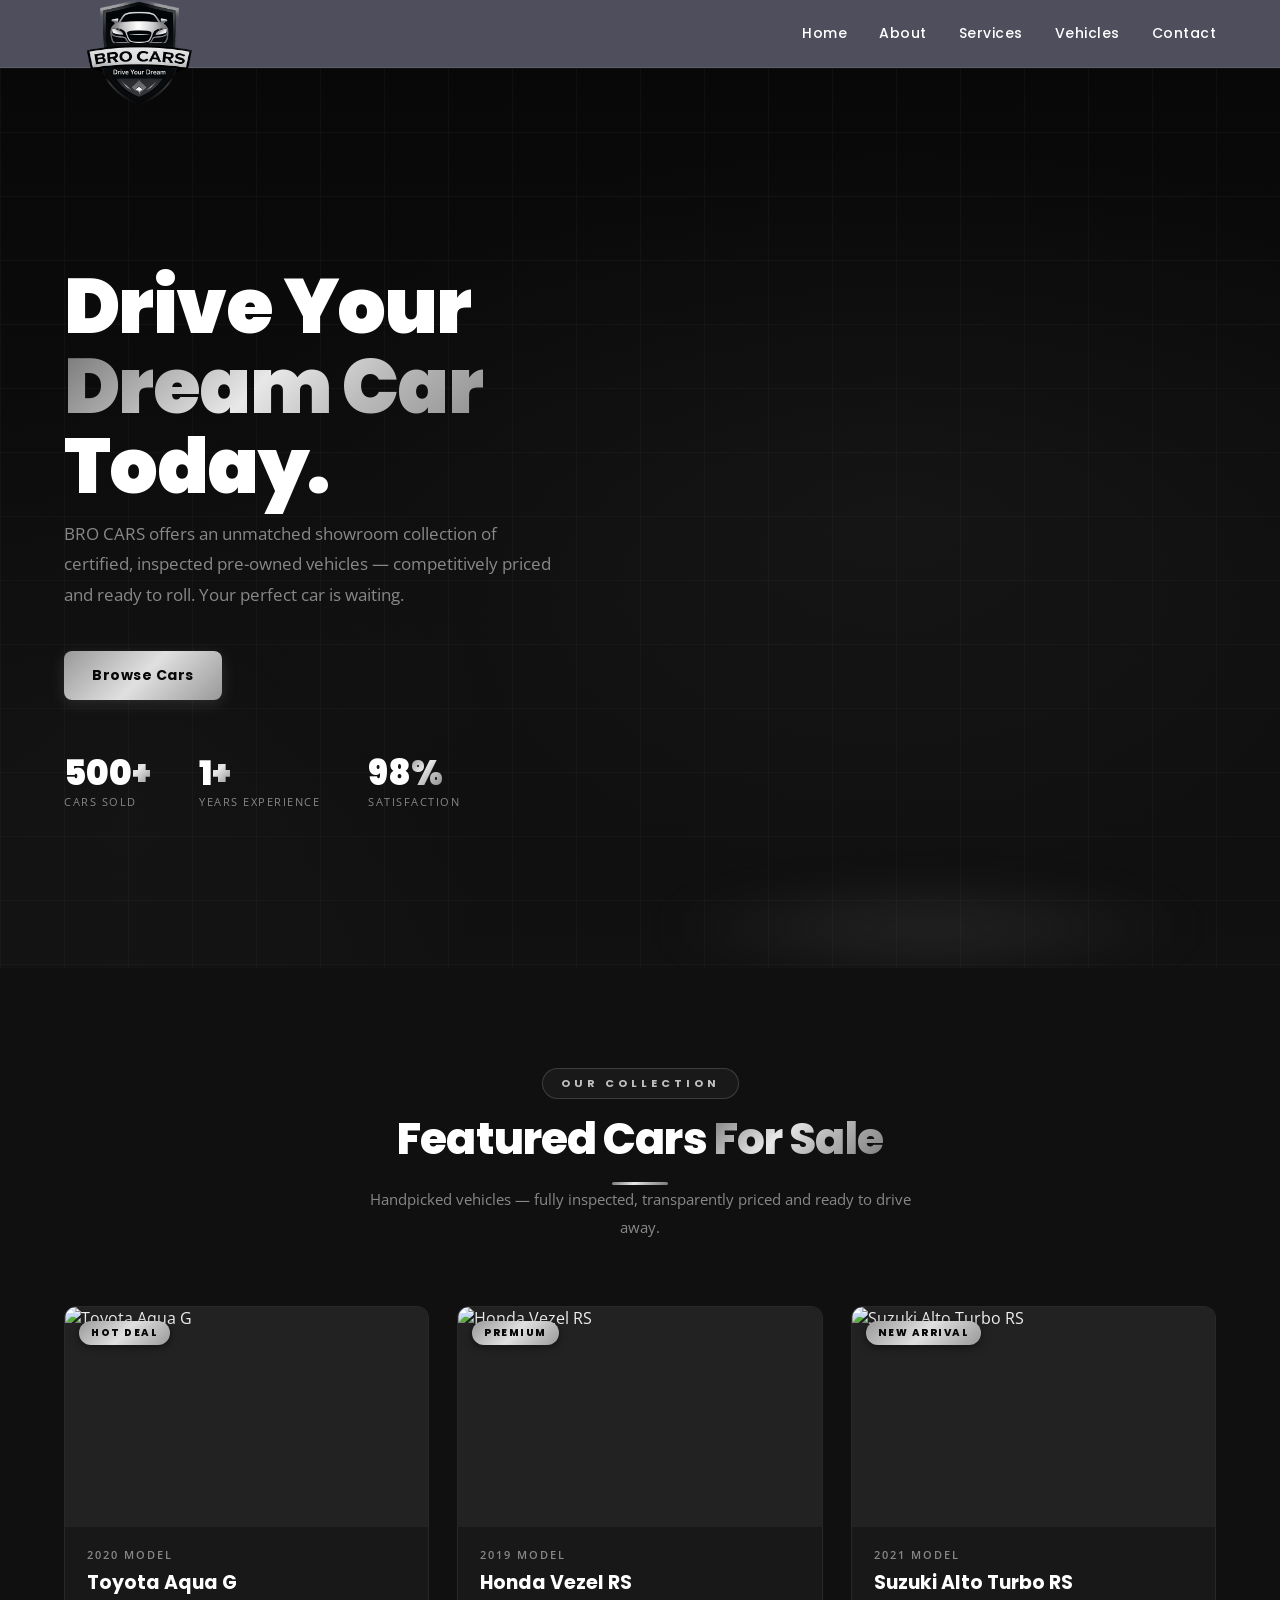
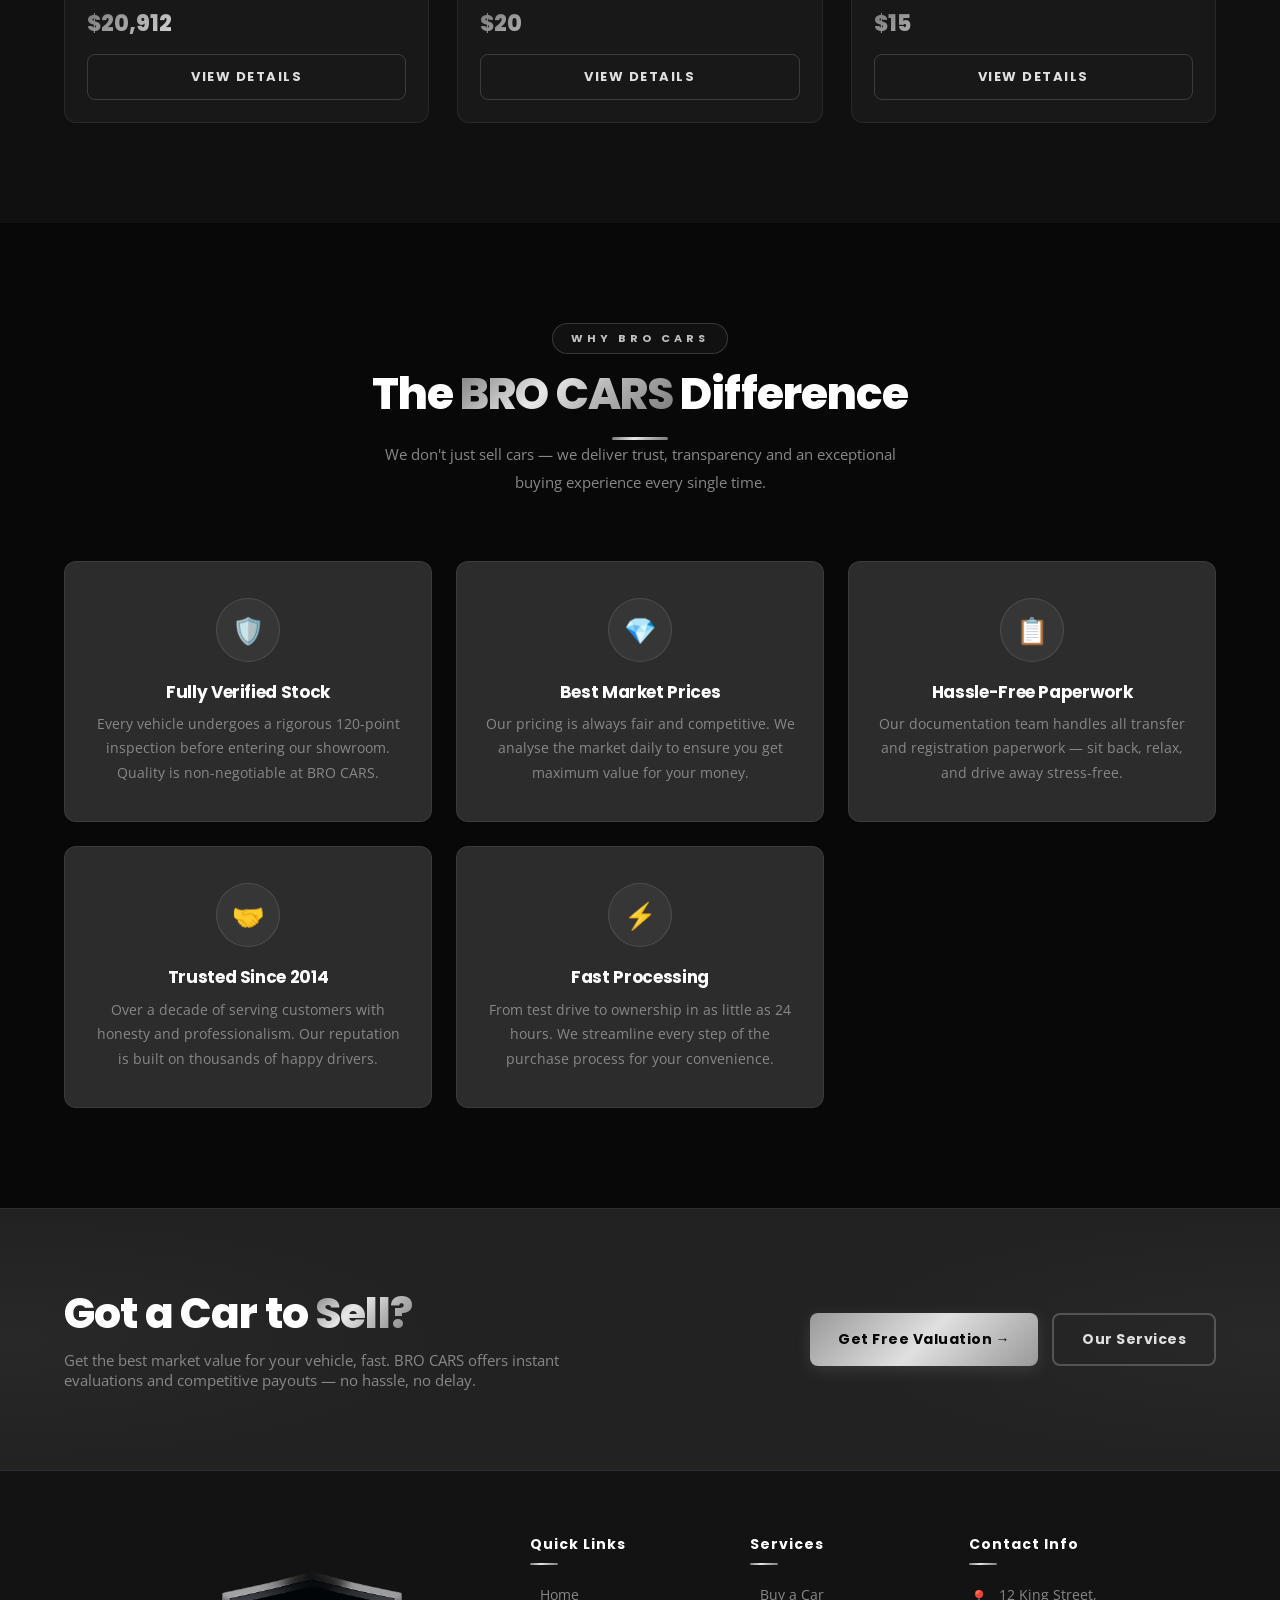
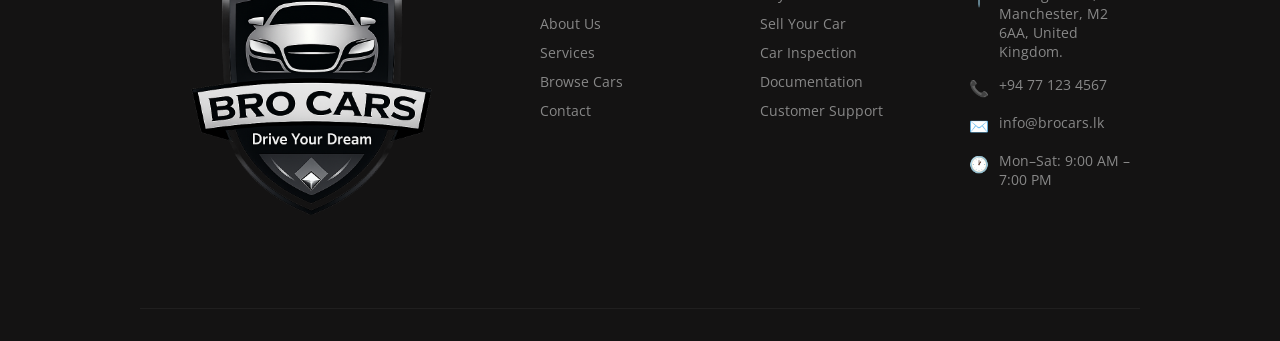
==== index.html @ aa82175e "Add files via upload" ====
<!DOCTYPE html>
<html lang="en">
<head>
  <meta charset="UTF-8"/>
  <meta name="viewport" content="width=device-width, initial-scale=1.0"/>
  <title>BRO CARS — Drive Your Dream | Premium Car Dealership</title>
  <meta name="description" content="BRO CARS — UK's trusted premium pre-owned car dealership. Buy, sell and trade quality vehicles with full inspection and documentation support."/>
 
   <link rel="stylesheet" href="style.css"/>

</head>
<body>

<!-- ===== FIXED NAVBAR ===== -->
<nav class="navbar" id="navbar">
  <a href="index.html" class="nav-logo">
    <div class="logo-img-wrap">
      <img src="logo1.png" alt="Bro Cars UK Car Sales Logo" style="height: 150px; width: auto; margin-top: 32%;">
    </div>
  </a>
  <div class="nav-links">
    <a href="index.html">Home</a>
    <a href="about.html">About</a>
    <a href="services.html">Services</a>
    <a href="vehicles.html">Vehicles</a>
    <a href="contact.html">Contact</a>
  </div>
  <button class="hamburger" id="hamburger" aria-label="Toggle menu">
    <span></span><span></span><span></span>
  </button>
</nav>

<!-- Mobile Navigation -->
<div class="mobile-nav" id="mobileNav">
  <a href="index.html">Home</a>
  <a href="about.html">About Us</a>
  <a href="services.html">Services</a>
  <a href="vehicles.html">Vehicles</a>
  <a href="contact.html">Contact</a>
</div>

<!-- ===== HERO SECTION ===== -->
<section class="hero" id="home">
  <div class="hero-bg"></div>
  <div class="hero-grid-overlay"></div>
  <div class="hero-content">
    <h1 class="hero-title">
      Drive Your
      <span class="line-chrome">Dream Car</span>
      Today.
    </h1>
    <p class="hero-subtitle">
      BRO CARS offers an unmatched showroom collection of certified, inspected pre-owned vehicles — competitively priced and ready to roll. Your perfect car is waiting.
    </p>
    <div class="hero-btns">
      <a href="vehicles.html" class="btn btn-primary">Browse Cars</a>
   </div>
    <div class="hero-stats">
      <div class="stat-item">
        <div class="stat-num">500<span>+</span></div>
        <div class="stat-label">Cars Sold</div>
      </div>
      <div class="stat-item">
        <div class="stat-num">1<span>+</span></div>
        <div class="stat-label">Years Experience</div>
      </div>
      <div class="stat-item">
        <div class="stat-num">98<span>%</span></div>
        <div class="stat-label">Satisfaction</div>
      </div>
    </div>
  </div>
  <div class="hero-car-visual">
    <img
      src="image\WhatsApp Image 2026-03-05 at 9.53.08 AM.jpeg"
      alt="Premium Car Showroom"
      onerror="this.style.display='none'"/>
    <div class="hero-glow"></div>
  </div>
</section>

<!-- ===== FEATURED CARS ===== -->
<section class="cars-section" id="cars">
  <div class="section-header">
    <span class="section-label">Our Collection</span>
    <h2 class="section-title">Featured Cars <span>For Sale</span></h2>
    <div class="divider"></div>
    <p class="section-desc">Handpicked vehicles — fully inspected, transparently priced and ready to drive away.</p>
  </div>
  <div class="cars-grid" id="carsGrid">
    <!-- Toyota Aqua -->
    <div class="car-card animate-up">
      <div class="car-card-img">
        <img src="image\WhatsApp Image 2026-03-05 at 9.53.08 AM.jpeg" alt="Toyota Aqua G" loading="lazy">
        <span class="car-badge">Hot Deal</span>
      </div>
      <div class="car-info">
        <div class="car-year-tag">2020 Model</div>
        <div class="car-name">Toyota Aqua G</div>
        <div class="car-price">$20,912</div>
        
        <a href="vehicles.html" class="car-card-btn">View Details</a>
      </div>
    </div>
    <!-- Honda Vezel RS -->
    <div class="car-card animate-up">
      <div class="car-card-img">
        <img src="https://images.unsplash.com/photo-1606664515524-ed2f786a0bd6?w=600&q=75" alt="Honda Vezel RS" loading="lazy">
        <span class="car-badge">Premium</span>
      </div>
      <div class="car-info">
        <div class="car-year-tag">2019 Model</div>
        <div class="car-name">Honda Vezel RS</div>
        <div class="car-price">$20</div>
        
        <a href="vehicles.html" class="car-card-btn">View Details</a>
      </div>
    </div>
    <!-- Suzuki Alto Turbo RS -->
    <div class="car-card animate-up">
      <div class="car-card-img">
        <img src="https://images.unsplash.com/photo-1503376780353-7e6692767b70?w=600&q=75" alt="Suzuki Alto Turbo RS" loading="lazy">
        <span class="car-badge">New Arrival</span>
      </div>
      <div class="car-info">
        <div class="car-year-tag">2021 Model</div>
        <div class="car-name">Suzuki Alto Turbo RS</div>
        <div class="car-price">$15</div>
       
        <a href="vehicles.html" class="car-card-btn">View Details</a>
      </div>
    </div>
  </div>
</section>

<!-- ===== WHY CHOOSE US ===== -->
<section class="why-section">
  <div class="section-header">
    <span class="section-label">Why BRO CARS</span>
    <h2 class="section-title">The <span>BRO CARS</span> Difference</h2>
    <div class="divider"></div>
    <p class="section-desc">We don't just sell cars — we deliver trust, transparency and an exceptional buying experience every single time.</p>
  </div>
  <div class="why-grid container">
    <div class="why-card animate-up">
      <div class="why-icon">🛡️</div>
      <h3 class="why-title">Fully Verified Stock</h3>
      <p class="why-desc">Every vehicle undergoes a rigorous 120-point inspection before entering our showroom. Quality is non-negotiable at BRO CARS.</p>
    </div>
    <div class="why-card animate-up">
      <div class="why-icon">💎</div>
      <h3 class="why-title">Best Market Prices</h3>
      <p class="why-desc">Our pricing is always fair and competitive. We analyse the market daily to ensure you get maximum value for your money.</p>
    </div>
    <div class="why-card animate-up">
      <div class="why-icon">📋</div>
      <h3 class="why-title">Hassle-Free Paperwork</h3>
      <p class="why-desc">Our documentation team handles all transfer and registration paperwork — sit back, relax, and drive away stress-free.</p>
    </div>
    <div class="why-card animate-up">
      <div class="why-icon">🤝</div>
      <h3 class="why-title">Trusted Since 2014</h3>
      <p class="why-desc">Over a decade of serving customers with honesty and professionalism. Our reputation is built on thousands of happy drivers.</p>
    </div>
    <div class="why-card animate-up">
      <div class="why-icon">⚡</div>
      <h3 class="why-title">Fast Processing</h3>
      <p class="why-desc">From test drive to ownership in as little as 24 hours. We streamline every step of the purchase process for your convenience.</p>
    </div>
    <div class="why-card animate-up">
      <div class="why-icon">🔧</div>
      <h3 class="why-title">After-Sale Support</h3>
      <p class="why-desc">Our relationship doesn't end at the sale. BRO CARS provides ongoing support and guidance long after you drive off our lot.</p>
    </div>
  </div>
</section>

<!-- ===== CTA BANNER ===== -->
<section class="cta-banner">
  <div class="cta-inner">
    <div class="cta-text">
      <h2>Got a Car to <span>Sell?</span></h2>
      <p>Get the best market value for your vehicle, fast. BRO CARS offers instant evaluations and competitive payouts — no hassle, no delay.</p>
    </div>
    <div class="cta-actions">
      <a href="contact.html" class="btn btn-primary">Get Free Valuation →</a>
      <a href="services.html" class="btn btn-outline">Our Services</a>
    </div>
  </div>
</section>

<!-- ===== FOOTER ===== -->
<footer class="footer">
  <div class="footer-grid">
    <!-- Brand Column -->
    <div class="footer-brand">
      <a href="index.html" class="nav-logo">
        <div class="logo-img-wrap">
          <img src="logo1.png" alt="BRO CARS"/>
        </div>
      </a>
    </div>

    <!-- Quick Links -->
    <div class="footer-col">
      <h4>Quick Links</h4>
      <div class="footer-links">
        <a href="index.html">Home</a>
        <a href="about.html">About Us</a>
        <a href="services.html">Services</a>
        <a href="vehicles.html">Browse Cars</a>
        <a href="contact.html">Contact</a>
      </div>
    </div>

    <!-- Services -->
    <div class="footer-col">
      <h4>Services</h4>
      <div class="footer-links">
        <a href="services.html">Buy a Car</a>
        <a href="services.html">Sell Your Car</a>
        <a href="services.html">Car Inspection</a>
        <a href="services.html">Documentation</a>
        <a href="services.html">Customer Support</a>
      </div>
    </div>

    <!-- Contact Info -->
    <div class="footer-col">
      <h4>Contact Info</h4>
      <div class="footer-contact-item">
        <span>📍</span>
        <span>12 King Street, Manchester, M2 6AA, United Kingdom.</span>
      </div>
      <div class="footer-contact-item">
        <span>📞</span>
        <span>+94 77 123 4567</span>
      </div>
      <div class="footer-contact-item">
        <span>✉️</span>
        <span>info@brocars.lk</span>
      </div>
      <div class="footer-contact-item">
        <span>🕐</span>
        <span>Mon–Sat: 9:00 AM – 7:00 PM</span>
      </div>
    </div>
  </div>
</footer>

<!-- Minimal JavaScript only for mobile menu & scroll animations (no modal/car generation) -->
<script>
  (function() {
    // Navbar scroll effect
    const navbar = document.querySelector('.navbar');
    if (navbar) {
      window.addEventListener('scroll', () => navbar.classList.toggle('scrolled', window.scrollY > 50));
    }

    // Mobile menu toggle
    const hamburger = document.getElementById('hamburger');
    const mobileNav = document.getElementById('mobileNav');
    if (hamburger && mobileNav) {
      hamburger.addEventListener('click', () => {
        hamburger.classList.toggle('open');
        mobileNav.classList.toggle('open');
      });
    }

    // Scroll animations (Intersection Observer)
    const observer = new IntersectionObserver((entries) => {
      entries.forEach((e, i) => {
        if (e.isIntersecting) setTimeout(() => e.target.classList.add('visible'), i * 80);
      });
    }, { threshold: 0.1 });
    document.querySelectorAll('.animate-up').forEach(el => observer.observe(el));
  })();
</script>
</body>
</html>
---- style.css ----
/* =========================================
       BRO CARS — Chrome Silver & Black Theme
       ========================================= */
    @import url('https://fonts.googleapis.com/css2?family=Poppins:wght@300;400;500;600;700;800;900&family=Open+Sans:wght@300;400;500;600&display=swap');

    :root {
      --black: #080808;
      --dark: #101010;
      --dark-2: #181818;
      --dark-3: #222222;
      --dark-4: #2c2c2c;
      --chrome: #c0c0c0;
      --chrome-bright: #e0e0e0;
      --chrome-dark: #888888;
      --chrome-mid: #aaaaaa;
      --white: #f0f0f0;
      --white-pure: #ffffff;
      --gradient-chrome: linear-gradient(135deg, #777 0%, #e8e8e8 40%, #bbb 60%, #777 100%);
      --gradient-chrome-btn: linear-gradient(135deg, #999 0%, #e0e0e0 50%, #999 100%);
      --shadow-card: 0 8px 32px rgba(0, 0, 0, 0.7);
      --shadow-hover: 0 20px 56px rgba(0, 0, 0, 0.85);
      --border-subtle: 1px solid rgba(255, 255, 255, 0.07);
      --border-chrome: 1px solid rgba(192, 192, 192, 0.25);
      --radius: 12px;
      --transition: all 0.3s cubic-bezier(0.4, 0, 0.2, 1);
    }

    *,
    *::before,
    *::after {
      box-sizing: border-box;
      margin: 0;
      padding: 0;
    }

    html {
      scroll-behavior: smooth;
    }

    body {
      font-family: 'Open Sans', sans-serif;
      background: var(--black);
      color: var(--white);
      min-height: 100vh;
      padding-top: 68px; /* Space for fixed navbar */
    }

    h1,
    h2,
    h3,
    h4,
    h5,
    h6 {
      font-family: 'Poppins', sans-serif;
      line-height: 1.2;
      letter-spacing: -0.02em;
    }

    a {
      text-decoration: none;
      color: inherit;
    }

    img {
      max-width: 100%;
      display: block;
    }

    ul {
      list-style: none;
    }

    /* Scrollbar */
    ::-webkit-scrollbar {
      width: 5px;
    }

    ::-webkit-scrollbar-track {
      background: var(--black);
    }

    ::-webkit-scrollbar-thumb {
      background: var(--chrome-dark);
      border-radius: 3px;
    }

    ::-webkit-scrollbar-thumb:hover {
      background: var(--chrome);
    }

    /* ============================== NAVBAR ============================== */
    .navbar {
      position: fixed;
      top: 0;
      left: 0;
      right: 0;
      z-index: 1000;
      padding: 0 5%;
      display: flex;
      align-items: center;
      justify-content: space-between;
      height: 68px;
      background: #4e4e5d;
      border-bottom: 1px solid rgba(192, 192, 192, 0.12);
      transition: var(--transition);
    }

    .navbar.scrolled {
      height: 56px;
      background: #4e4e5d;
      box-shadow: 0 4px 32px rgba(0, 0, 0, 0.7);
      border-bottom-color: rgba(7, 7, 7, 0.2);
    }

    .nav-logo {
      display: flex;
      align-items: center;
      gap: 10px;
      text-decoration: none;
    }

    .logo-img-wrap img {
      width: 100%;
      height: 100%;
      object-fit: contain;
    }

    .logo-brand {
      font-family: 'Poppins', sans-serif;
      font-weight: 900;
      font-size: 18px;
      background: var(--gradient-chrome);
      -webkit-background-clip: text;
      -webkit-text-fill-color: transparent;
      background-clip: text;
      letter-spacing: 3px;
    }

    .nav-links {
      display: flex;
      align-items: center;
      gap: 32px;
    }

    .nav-links a {
      font-family: 'Poppins', sans-serif;
      font-weight: 500;
      font-size: 14px;
      color: white;
      letter-spacing: 0.5px;
      position: relative;
      transition: var(--transition);
    }

    .nav-links a::after {
      content: '';
      position: absolute;
      bottom: -4px;
      left: 0;
      width: 0;
      height: 2px;
      background: var(--chrome-bright);
      transition: var(--transition);
    }

    .nav-links a:hover,
    .nav-links a.active {
      color: var(--white-pure);
    }

    .nav-links a:hover::after,
    .nav-links a.active::after {
      width: 100%;
    }

    .nav-cta {
      background: var(--gradient-chrome-btn) !important;
      color: var(--black) !important;
      font-weight: 700 !important;
      padding: 9px 20px;
      border-radius: 6px;
      letter-spacing: 1.5px !important;
      text-transform: uppercase;
      font-size: 11px !important;
      transition: var(--transition);
    }

    .nav-cta::after {
      display: none !important;
    }

    .nav-cta:hover {
      transform: translateY(-2px);
      box-shadow: 0 8px 24px rgba(0, 0, 0, 0.3);
      filter: brightness(1.1);
    }

    /* Hamburger */
    .hamburger {
      display: none;
      flex-direction: column;
      gap: 5px;
      cursor: pointer;
      padding: 4px;
      background: none;
      border: none;
    }

    .hamburger span {
      display: block;
      width: 24px;
      height: 2px;
      background: var(--chrome);
      border-radius: 2px;
      transition: var(--transition);
    }

    .hamburger.open span:nth-child(1) {
      transform: translateY(7px) rotate(45deg);
    }

    .hamburger.open span:nth-child(2) {
      opacity: 0;
    }

    .hamburger.open span:nth-child(3) {
      transform: translateY(-7px) rotate(-45deg);
    }

    /* Mobile nav */
    .mobile-nav {
      display: none;
      position: fixed;
      top: 68px;
      left: 0;
      right: 0;
      background: rgba(8, 8, 8, 0.98);
      backdrop-filter: blur(20px);
      padding: 20px 5% 28px;
      border-bottom: 1px solid rgba(192, 192, 192, 0.15);
      z-index: 999;
      flex-direction: column;
      transform: translateY(-10px);
      opacity: 0;
      transition: var(--transition);
    }

    .mobile-nav.open {
      display: flex;
      transform: translateY(0);
      opacity: 1;
    }

    .mobile-nav a {
      display: block;
      padding: 14px 0;
      font-family: 'Poppins', sans-serif;
      font-weight: 500;
      font-size: 15px;
      color: var(--chrome-mid);
      border-bottom: 1px solid rgba(255, 255, 255, 0.05);
      transition: var(--transition);
    }

    .mobile-nav a:hover {
      color: var(--white-pure);
      padding-left: 8px;
    }

    .mobile-nav .nav-cta {
      margin-top: 16px;
      text-align: center;
      padding: 14px;
      border-radius: 8px;
      border-bottom: none;
    }

    /* ============================== UTILITIES ============================== */
    .section {
      padding: 100px 5%;
    }

    .section-sm {
      padding: 70px 5%;
    }

    .container {
      max-width: 1200px;
      margin: 0 auto;
    }

    .section-header {
      text-align: center;
      margin-bottom: 64px;
    }

    .section-label {
      display: inline-block;
      font-size: 11px;
      font-weight: 700;
      letter-spacing: 4px;
      text-transform: uppercase;
      color: var(--chrome);
      font-family: 'Poppins', sans-serif;
      margin-bottom: 14px;
      padding: 6px 18px;
      border: 1px solid rgba(192, 192, 192, 0.22);
      border-radius: 20px;
      background: rgba(192, 192, 192, 0.05);
    }

    .section-title {
      font-size: clamp(28px, 4vw, 44px);
      font-weight: 800;
      color: var(--white-pure);
      margin-bottom: 16px;
    }

    .section-title span {
      background: var(--gradient-chrome);
      -webkit-background-clip: text;
      -webkit-text-fill-color: transparent;
      background-clip: text;
    }

    .section-desc {
      font-size: 15px;
      color: var(--chrome-dark);
      max-width: 560px;
      margin: 0 auto;
      line-height: 1.9;
    }

    .divider {
      width: 56px;
      height: 3px;
      background: var(--gradient-chrome);
      margin: 16px auto 0;
      border-radius: 2px;
    }

    .btn {
      display: inline-flex;
      align-items: center;
      gap: 8px;
      padding: 14px 28px;
      font-family: 'Poppins', sans-serif;
      font-weight: 700;
      font-size: 14px;
      letter-spacing: 0.5px;
      border-radius: 8px;
      cursor: pointer;
      border: none;
      transition: var(--transition);
      text-decoration: none;
    }

    .btn-primary {
      background: var(--gradient-chrome-btn);
      color: var(--black);
      box-shadow: 0 4px 16px rgba(192, 192, 192, 0.15);
    }

    .btn-primary:hover {
      transform: translateY(-3px);
      box-shadow: 0 12px 32px rgba(192, 192, 192, 0.3);
      filter: brightness(1.08);
    }

    .btn-outline {
      background: transparent;
      color: var(--chrome-bright);
      border: 2px solid rgba(192, 192, 192, 0.3);
    }

    .btn-outline:hover {
      border-color: var(--chrome-bright);
      color: var(--white-pure);
      background: rgba(192, 192, 192, 0.06);
      transform: translateY(-3px);
    }

    .btn-ghost {
      background: rgba(255, 255, 255, 0.05);
      color: var(--white-pure);
      border: 1px solid rgba(255, 255, 255, 0.1);
    }

    .btn-ghost:hover {
      background: rgba(192, 192, 192, 0.1);
      border-color: var(--chrome);
      color: var(--chrome-bright);
    }

    /* ============================== HERO ============================== */
    .hero {
      min-height: 100vh;
      position: relative;
      display: flex;
      align-items: center;
      padding: 120px 5% 80px;
      overflow: hidden;
      background: var(--black);
    }

    .hero-bg {
      position: absolute;
      inset: 0;
      background: radial-gradient(ellipse 80% 60% at 70% 50%, rgba(160, 160, 160, 0.06) 0%, transparent 70%),
        radial-gradient(ellipse 50% 80% at 10% 80%, rgba(160, 160, 160, 0.03) 0%, transparent 60%),
        linear-gradient(180deg, #080808 0%, #111 100%);
      z-index: 0;
    }

    .hero-grid-overlay {
      position: absolute;
      inset: 0;
      background-image: linear-gradient(rgba(192, 192, 192, 0.04) 1px, transparent 1px),
        linear-gradient(90deg, rgba(192, 192, 192, 0.04) 1px, transparent 1px);
      background-size: 64px 64px;
      z-index: 0;
    }

    .hero-content {
      position: relative;
      z-index: 2;
      max-width: 640px;
    }

    .hero-badge {
      display: inline-flex;
      align-items: center;
      gap: 8px;
      background: rgba(192, 192, 192, 0.07);
      border: 1px solid rgba(192, 192, 192, 0.22);
      border-radius: 30px;
      padding: 8px 18px;
      font-size: 12px;
      font-family: 'Poppins', sans-serif;
      font-weight: 600;
      letter-spacing: 2px;
      text-transform: uppercase;
      color: var(--chrome-bright);
      margin-bottom: 28px;
    }

    .hero-badge-dot {
      width: 6px;
      height: 6px;
      background: var(--chrome-bright);
      border-radius: 50%;
      animation: pulse 2s infinite;
    }

    @keyframes pulse {
      0%,
      100% {
        opacity: 1;
        transform: scale(1);
      }
      50% {
        opacity: 0.4;
        transform: scale(1.5);
      }
    }

    .hero-title {
      font-size: clamp(40px, 6vw, 76px);
      font-weight: 900;
      color: var(--white-pure);
      line-height: 1.05;
      margin-bottom: 12px;
    }

    .hero-title .line-chrome {
      display: block;
      background: var(--gradient-chrome);
      -webkit-background-clip: text;
      -webkit-text-fill-color: transparent;
      background-clip: text;
    }

    .hero-subtitle {
      font-size: clamp(14px, 2vw, 17px);
      color: var(--chrome-dark);
      margin-bottom: 40px;
      line-height: 1.8;
      max-width: 500px;
    }

    .hero-btns {
      display: flex;
      gap: 16px;
      flex-wrap: wrap;
      margin-bottom: 56px;
    }

    .hero-stats {
      display: flex;
      gap: 48px;
      flex-wrap: wrap;
    }

    .stat-num {
      font-family: 'Poppins', sans-serif;
      font-size: 34px;
      font-weight: 900;
      color: var(--white-pure);
      line-height: 1;
    }

    .stat-num span {
      background: var(--gradient-chrome);
      -webkit-background-clip: text;
      -webkit-text-fill-color: transparent;
      background-clip: text;
    }

    .stat-label {
      font-size: 11px;
      color: var(--chrome-dark);
      letter-spacing: 1.5px;
      text-transform: uppercase;
      margin-top: 4px;
    }

    .hero-car-visual {
      position: absolute;
      right: 0;
      bottom: 0;
      width: 55%;
      z-index: 1;
    }

    .hero-car-visual img {
      width: 100%;
      height: 520px;
      object-fit: cover;
      object-position: center;
      filter: brightness(0.75) contrast(1.1);
      mask-image: linear-gradient(to left, rgba(0, 0, 0, 0.95) 40%, transparent 100%);
      -webkit-mask-image: linear-gradient(to left, rgba(0, 0, 0, 0.95) 40%, transparent 100%);
    }

    .hero-glow {
      position: absolute;
      bottom: 0;
      left: 50%;
      transform: translateX(-50%);
      width: 80%;
      height: 80px;
      background: radial-gradient(ellipse, rgba(192, 192, 192, 0.15) 0%, transparent 70%);
      filter: blur(24px);
    }

    .scroll-indicator {
      position: absolute;
      bottom: 32px;
      left: 50%;
      transform: translateX(-50%);
      display: flex;
      flex-direction: column;
      align-items: center;
      gap: 8px;
      z-index: 2;
    }

    .scroll-mouse {
      width: 24px;
      height: 38px;
      border: 2px solid rgba(192, 192, 192, 0.22);
      border-radius: 12px;
      display: flex;
      justify-content: center;
      padding-top: 6px;
    }

    .scroll-dot {
      width: 4px;
      height: 8px;
      background: var(--chrome);
      border-radius: 2px;
      animation: scrollDot 2s infinite;
    }

    @keyframes scrollDot {
      0% {
        transform: translateY(0);
        opacity: 1;
      }
      100% {
        transform: translateY(12px);
        opacity: 0;
      }
    }

    .scroll-text {
      font-size: 10px;
      letter-spacing: 3px;
      color: var(--chrome-dark);
      text-transform: uppercase;
    }

    /* ============================== CARS SECTION ============================== */
    .cars-section {
      background: var(--dark);
      padding: 100px 5%;
    }

    .cars-grid {
      display: grid;
      grid-template-columns: repeat(auto-fill, minmax(340px, 1fr));
      gap: 28px;
      max-width: 1200px;
      margin: 0 auto;
    }

    .car-card {
      background: var(--dark-2);
      border-radius: var(--radius);
      overflow: hidden;
      border: var(--border-subtle);
      transition: var(--transition);
      position: relative;
    }

    .car-card:hover {
      transform: translateY(-8px);
      box-shadow: var(--shadow-hover);
      border-color: rgba(192, 192, 192, 0.18);
    }

    .car-card-img {
      position: relative;
      height: 220px;
      overflow: hidden;
      background: var(--dark-3);
    }

    .car-card-img img {
      width: 100%;
      height: 100%;
      object-fit: cover;
      transition: transform 0.5s ease;
    }

    .car-card:hover .car-card-img img {
      transform: scale(1.06);
    }

    .car-card-img-fallback {
      width: 100%;
      height: 100%;
      display: flex;
      align-items: center;
      justify-content: center;
      background: linear-gradient(135deg, var(--dark-3), var(--dark-4));
      font-size: 72px;
    }

    .car-badge {
      position: absolute;
      top: 14px;
      left: 14px;
      background: var(--gradient-chrome-btn);
      color: var(--black);
      font-family: 'Poppins', sans-serif;
      font-weight: 800;
      font-size: 10px;
      letter-spacing: 1.5px;
      text-transform: uppercase;
      padding: 4px 12px;
      border-radius: 20px;
      box-shadow: 0 2px 8px rgba(0, 0, 0, 0.5);
    }

    .car-info {
      padding: 20px 22px 22px;
    }

    .car-year-tag {
      font-size: 11px;
      color: var(--chrome-dark);
      font-weight: 600;
      letter-spacing: 2px;
      text-transform: uppercase;
      margin-bottom: 6px;
    }

    .car-name {
      font-family: 'Poppins', sans-serif;
      font-size: 19px;
      font-weight: 700;
      color: var(--white-pure);
      margin-bottom: 10px;
    }

    .car-price {
      font-family: 'Poppins', sans-serif;
      font-size: 22px;
      font-weight: 800;
      background: var(--gradient-chrome);
      -webkit-background-clip: text;
      -webkit-text-fill-color: transparent;
      background-clip: text;
      margin-bottom: 14px;
    }

    .car-specs {
      display: flex;
      gap: 8px;
      flex-wrap: wrap;
      margin-bottom: 18px;
    }

    .spec-tag {
      display: flex;
      align-items: center;
      gap: 5px;
      padding: 5px 12px;
      background: rgba(255, 255, 255, 0.04);
      border: 1px solid rgba(192, 192, 192, 0.1);
      border-radius: 20px;
      font-size: 11px;
      color: var(--chrome-mid);
      font-weight: 500;
    }

    .car-card-btn {
      display: inline-block;
      width: 100%;
      padding: 12px;
      background: transparent;
      border: 1px solid rgba(192, 192, 192, 0.22);
      color: var(--chrome-bright);
      font-family: 'Poppins', sans-serif;
      font-weight: 700;
      font-size: 13px;
      letter-spacing: 1.5px;
      text-transform: uppercase;
      border-radius: 8px;
      cursor: pointer;
      transition: var(--transition);
      text-align: center;
      text-decoration: none;
    }

    .car-card-btn:hover {
      background: var(--gradient-chrome-btn);
      color: var(--black);
      border-color: transparent;
      transform: translateY(-1px);
      box-shadow: 0 8px 20px rgba(192, 192, 192, 0.2);
    }

    /* ============================== WHY CHOOSE US ============================== */
    .why-section {
      background: var(--black);
      padding: 100px 5%;
    }

    .why-grid {
      display: grid;
      grid-template-columns: repeat(3, 1fr);
      gap: 24px;
      max-width: 1200px;
      margin: 0 auto;
    }

    .why-card {
      background: var(--dark-4);
      border: var(--border-subtle);
      border-radius: var(--radius);
      padding: 36px 28px;
      text-align: center;
      transition: var(--transition);
      position: relative;
      overflow: hidden;
    }

    .why-card::before {
      content: '';
      position: absolute;
      bottom: 0;
      left: 0;
      width: 100%;
      height: 2px;
      background: var(--gradient-chrome);
      transform: scaleX(0);
      transition: var(--transition);
    }

    .why-card:hover {
      transform: translateY(-6px);
      border-color: rgba(192, 192, 192, 0.15);
      box-shadow: var(--shadow-card);
    }

    .why-card:hover::before {
      transform: scaleX(1);
    }

    .why-icon {
      width: 64px;
      height: 64px;
      background: rgba(192, 192, 192, 0.07);
      border: 1px solid rgba(192, 192, 192, 0.16);
      border-radius: 50%;
      display: flex;
      align-items: center;
      justify-content: center;
      margin: 0 auto 20px;
      font-size: 26px;
      transition: var(--transition);
    }

    .why-card:hover .why-icon {
      background: rgba(192, 192, 192, 0.14);
      transform: scale(1.1);
    }

    .why-title {
      font-family: 'Poppins', sans-serif;
      font-size: 17px;
      font-weight: 700;
      color: var(--white-pure);
      margin-bottom: 10px;
    }

    .why-desc {
      font-size: 14px;
      color: var(--chrome-dark);
      line-height: 1.75;
    }

    /* ============================== CTA BANNER ============================== */
    .cta-banner {
      background: var(--dark-3);
      border-top: 1px solid rgba(192, 192, 192, 0.08);
      border-bottom: 1px solid rgba(192, 192, 192, 0.08);
      padding: 80px 5%;
      position: relative;
      overflow: hidden;
    }

    .cta-banner::before {
      content: '';
      position: absolute;
      inset: 0;
      background: radial-gradient(ellipse 60% 80% at 0% 50%, rgba(192, 192, 192, 0.04) 0%, transparent 60%),
        radial-gradient(ellipse 60% 80% at 100% 50%, rgba(192, 192, 192, 0.04) 0%, transparent 60%);
    }

    .cta-inner {
      max-width: 1200px;
      margin: 0 auto;
      display: flex;
      align-items: center;
      justify-content: space-between;
      gap: 48px;
      position: relative;
      z-index: 1;
      flex-wrap: wrap;
    }

    .cta-text h2 {
      font-size: clamp(28px, 3.5vw, 42px);
      font-weight: 800;
      color: var(--white-pure);
      margin-bottom: 10px;
    }

    .cta-text h2 span {
      background: var(--gradient-chrome);
      -webkit-background-clip: text;
      -webkit-text-fill-color: transparent;
      background-clip: text;
    }

    .cta-text p {
      font-size: 15px;
      color: var(--chrome-dark);
      max-width: 500px;
    }

    .cta-actions {
      display: flex;
      gap: 14px;
      flex-wrap: wrap;
      flex-shrink: 0;
    }

    /* ============================== PAGE HERO (for other pages) ============================== */
    .page-hero {
      padding: 160px 5% 80px;
      background: var(--dark);
      position: relative;
      overflow: hidden;
      text-align: center;
    }

    .page-hero::before {
      content: '';
      position: absolute;
      inset: 0;
      background: radial-gradient(ellipse 80% 60% at 50% 50%, rgba(160, 160, 160, 0.05) 0%, transparent 70%),
        linear-gradient(180deg, var(--dark) 0%, var(--black) 100%);
    }

    .page-hero-grid {
      position: absolute;
      inset: 0;
      background-image: linear-gradient(rgba(192, 192, 192, 0.04) 1px, transparent 1px),
        linear-gradient(90deg, rgba(192, 192, 192, 0.04) 1px, transparent 1px);
      background-size: 60px 60px;
    }

    .page-hero-content {
      position: relative;
      z-index: 2;
      max-width: 700px;
      margin: 0 auto;
    }

    .page-hero h1 {
      font-size: clamp(36px, 5vw, 60px);
      font-weight: 900;
      color: var(--white-pure);
      margin-bottom: 20px;
    }

    .page-hero h1 span {
      background: var(--gradient-chrome);
      -webkit-background-clip: text;
      -webkit-text-fill-color: transparent;
      background-clip: text;
    }

    .page-hero p {
      font-size: 16px;
      color: var(--chrome-dark);
      line-height: 1.9;
    }

    .breadcrumb {
      display: flex;
      align-items: center;
      gap: 8px;
      justify-content: center;
      margin-bottom: 24px;
      font-size: 13px;
      color: var(--chrome-dark);
    }

    .breadcrumb a {
      color: var(--chrome);
    }

    .breadcrumb a:hover {
      color: var(--chrome-bright);
    }

  

    /* ============================== ANIMATIONS ============================== */
    .animate-up {
      opacity: 0;
      transform: translateY(30px);
      transition: opacity 0.6s ease, transform 0.6s ease;
    }

    .animate-up.visible {
      opacity: 1;
      transform: translateY(0);
    }

    @media (max-width: 768px) {
      .nav-links {
        display: none;
      }
      .hamburger {
        display: flex;
      }
      .hero-car-visual {
        opacity: 0.3;
      }
      .why-grid {
        grid-template-columns: 1fr;
      }
    }


/* ==============================
   ABOUT PAGE — FULLY RESPONSIVE
   ============================== */

/* ----- Intro section (two columns) ----- */
.about-intro {
  padding: 100px 5%;
  background: var(--black);
}

.about-grid {
  display: grid;
  grid-template-columns: 1fr 1fr;
  gap: 80px;
  align-items: center;
  max-width: 1200px;
  margin: 0 auto;
}

.about-img-wrap {
  position: relative;
}

.about-img-box {
  border-radius: var(--radius);
  overflow: hidden;
  aspect-ratio: 4/3;
  background: var(--dark-3);
  border: var(--border-subtle);
}

.about-img-box img {
  width: 100%;
  height: 100%;
  object-fit: cover;
  display: block;
}

.about-badge {
  position: absolute;
  bottom: -20px;
  right: -20px;
  background: var(--gradient-chrome-btn);
  color: var(--black);
  border-radius: 12px;
  padding: 20px 24px;
  text-align: center;
  box-shadow: 0 12px 32px rgba(192, 192, 192, 0.2);
  transition: transform 0.3s ease;
}

.about-badge-num {
  font-family: 'Poppins', sans-serif;
  font-size: 36px;
  font-weight: 900;
  line-height: 1;
  display: block;
}

.about-badge-text {
  font-size: 11px;
  font-weight: 700;
  letter-spacing: 1px;
  display: block;
  margin-top: 4px;
  text-transform: uppercase;
}

.about-text h2 {
  font-size: clamp(28px, 3vw, 40px);
  font-weight: 800;
  color: var(--white-pure);
  margin-bottom: 20px;
}

.about-text h2 span {
  background: var(--gradient-chrome);
  -webkit-background-clip: text;
  -webkit-text-fill-color: transparent;
  background-clip: text;
}

.about-text p {
  font-size: 15px;
  color: var(--chrome-dark);
  line-height: 1.9;
  margin-bottom: 18px;
}

.about-features {
  display: flex;
  flex-direction: column;
  gap: 14px;
  margin-top: 28px;
}

.about-feature {
  display: flex;
  align-items: flex-start;
  gap: 14px;
}

.about-feature-icon {
  width: 38px;
  height: 38px;
  background: rgba(192, 192, 192, 0.08);
  border: 1px solid rgba(192, 192, 192, 0.18);
  border-radius: 8px;
  display: flex;
  align-items: center;
  justify-content: center;
  font-size: 16px;
  flex-shrink: 0;
}

.about-feature-text h4 {
  font-family: 'Poppins', sans-serif;
  font-size: 15px;
  font-weight: 600;
  color: var(--white-pure);
  margin-bottom: 3px;
}

.about-feature-text p {
  font-size: 13px;
  color: var(--chrome-dark);
  line-height: 1.5;
  margin-bottom: 0;
}

/* ----- Mission & Vision (two columns) ----- */
.mission-section {
  background: var(--dark);
  padding: 100px 5%;
}

.mv-grid {
  display: grid;
  grid-template-columns: 1fr 1fr;
  gap: 28px;
  max-width: 1200px;
  margin: 0 auto;
}

.mv-card {
  padding: 48px 40px;
  border-radius: var(--radius);
  border: var(--border-subtle);
  position: relative;
  overflow: hidden;
  background: var(--dark-2);
}

.mv-card::after {
  content: '';
  position: absolute;
  top: 0;
  left: 0;
  width: 100%;
  height: 3px;
  background: var(--gradient-chrome);
}

.mv-icon {
  font-size: 48px;
  margin-bottom: 20px;
}

.mv-title {
  font-family: 'Poppins', sans-serif;
  font-size: 24px;
  font-weight: 800;
  color: var(--white-pure);
  margin-bottom: 16px;
  display: flex;
  align-items: center;
  gap: 12px;
  flex-wrap: wrap;
}

.mv-title-badge {
  font-size: 10px;
  font-weight: 700;
  letter-spacing: 2px;
  color: var(--chrome);
  background: rgba(192, 192, 192, 0.08);
  border: 1px solid rgba(192, 192, 192, 0.2);
  padding: 3px 10px;
  border-radius: 20px;
  white-space: nowrap;
}

.mv-text {
  font-size: 15px;
  color: var(--chrome-dark);
  line-height: 1.9;
}

/* ----- Trust / Stats (three columns) ----- */
.trust-section {
  background: var(--black);
  padding: 100px 5%;
}

.trust-grid {
  display: grid;
  grid-template-columns: repeat(3, 1fr);
  gap: 20px;
  max-width: 1200px;
  margin: 0 auto;
}

.trust-card {
  background: var(--dark-2);
  border: var(--border-subtle);
  border-radius: var(--radius);
  padding: 28px 24px;
  text-align: center;
  transition: var(--transition);
}

.trust-card:hover {
  border-color: rgba(192, 192, 192, 0.2);
  transform: translateY(-4px);
}

.trust-num {
  font-family: 'Poppins', sans-serif;
  font-size: 42px;
  font-weight: 900;
  background: var(--gradient-chrome);
  -webkit-background-clip: text;
  -webkit-text-fill-color: transparent;
  background-clip: text;
  margin-bottom: 8px;
}

.trust-label {
  font-size: 13px;
  color: var(--chrome-dark);
  font-weight: 600;
  text-transform: uppercase;
  letter-spacing: 1px;
}

/* ==============================
   MOBILE RESPONSIVE OVERRIDES
   ============================== */
@media (max-width: 992px) {
  .about-grid {
    gap: 48px;
  }
  .about-badge {
    padding: 16px 20px;
  }
  .about-badge-num {
    font-size: 30px;
  }
  .mv-card {
    padding: 40px 30px;
  }
}

@media (max-width: 768px) {
  /* Stack all grids */
  .about-grid,
  .mv-grid,
  .trust-grid {
    grid-template-columns: 1fr;
    gap: 40px;
  }

  /* About intro */
  .about-intro {
    padding: 70px 5%;
  }
  .about-img-wrap {
    max-width: 500px;
    margin: 0 auto;
  }
  .about-badge {
    bottom: -10px;
    right: -10px;
    padding: 12px 16px;
  }
  .about-badge-num {
    font-size: 24px;
  }
  .about-badge-text {
    font-size: 9px;
  }
  .about-text {
    text-align: center;
  }
  .about-feature {
    text-align: left; /* keep features left-aligned */
    max-width: 400px;
    margin-left: auto;
    margin-right: auto;
  }

  /* Mission & Vision */
  .mission-section {
    padding: 70px 5%;
  }
  .mv-card {
    padding: 36px 28px;
    text-align: center;
  }
  .mv-title {
    justify-content: center;
  }

  /* Trust section */
  .trust-section {
    padding: 70px 5%;
  }
  .trust-grid {
    gap: 16px;
  }
  .trust-card {
    padding: 24px 20px;
  }
  .trust-num {
    font-size: 36px;
  }
  .trust-label {
    font-size: 12px;
  }
}

@media (max-width: 480px) {
  .about-intro,
  .mission-section,
  .trust-section {
    padding: 60px 5%;
  }

  .about-grid,
  .mv-grid {
    gap: 30px;
  }

  .about-img-wrap {
    max-width: 100%;
  }

  .about-badge {
    display: none; /* hide badge on very small screens to avoid clutter */
  }

  .about-text h2 {
    font-size: 28px;
  }

  .about-text p {
    font-size: 14px;
  }

  .about-feature {
    gap: 12px;
  }
  .about-feature-icon {
    width: 32px;
    height: 32px;
    font-size: 14px;
  }
  .about-feature-text h4 {
    font-size: 14px;
  }
  .about-feature-text p {
    font-size: 12px;
  }

  .mv-card {
    padding: 30px 20px;
  }
  .mv-icon {
    font-size: 40px;
  }
  .mv-title {
    font-size: 20px;
  }
  .mv-title-badge {
    font-size: 8px;
    padding: 2px 8px;
  }
  .mv-text {
    font-size: 14px;
  }

  .trust-card {
    padding: 20px 16px;
  }
  .trust-num {
    font-size: 32px;
  }
  .trust-label {
    font-size: 11px;
  }
}



/* ============================== SERVICES PAGE ============================== */
.services-section {
  background: var(--black);
  padding: 100px 5%;
}

.services-grid {
  display: grid;
  grid-template-columns: repeat(auto-fill, minmax(340px, 1fr));
  gap: 28px;
  max-width: 1200px;
  margin: 0 auto;
}

.service-card {
  background: var(--dark-2);
  border: var(--border-subtle);
  border-radius: var(--radius);
  padding: 40px 36px;
  transition: var(--transition);
  position: relative;
  overflow: hidden;
}

.service-card::before {
  content: '';
  position: absolute;
  top: 0;
  left: 0;
  width: 4px;
  height: 0;
  background: var(--gradient-chrome);
  transition: height 0.4s ease;
}

.service-card:hover {
  transform: translateY(-6px);
  box-shadow: var(--shadow-card);
  border-color: rgba(192, 192, 192, 0.15);
}

.service-card:hover::before {
  height: 100%;
}

.service-icon-wrap {
  width: 72px;
  height: 72px;
  background: rgba(192, 192, 192, 0.07);
  border: 1px solid rgba(192, 192, 192, 0.16);
  border-radius: var(--radius);
  display: flex;
  align-items: center;
  justify-content: center;
  font-size: 32px;
  margin-bottom: 24px;
  transition: var(--transition);
}

.service-card:hover .service-icon-wrap {
  background: rgba(192, 192, 192, 0.13);
  transform: scale(1.05);
}

.service-title {
  font-family: 'Poppins', sans-serif;
  font-size: 20px;
  font-weight: 700;
  color: var(--white-pure);
  margin-bottom: 12px;
}

.service-desc {
  font-size: 14px;
  color: var(--chrome-dark);
  line-height: 1.8;
  margin-bottom: 24px;
}

.service-features {
  display: flex;
  flex-direction: column;
  gap: 8px;
  margin-bottom: 28px;
}

.service-feat {
  display: flex;
  align-items: center;
  gap: 10px;
  font-size: 13px;
  color: var(--chrome-mid);
}

.feat-check {
  width: 18px;
  height: 18px;
  background: rgba(192, 192, 192, 0.12);
  border-radius: 50%;
  display: flex;
  align-items: center;
  justify-content: center;
  font-size: 10px;
  color: var(--chrome-bright);
  flex-shrink: 0;
}

.service-link {
  display: inline-flex;
  align-items: center;
  gap: 6px;
  font-family: 'Poppins', sans-serif;
  font-weight: 700;
  font-size: 13px;
  color: var(--chrome-bright);
  transition: var(--transition);
}

.service-link:hover {
  gap: 10px;
  color: var(--white-pure);
}

.process-section {
  background: var(--dark);
  padding: 100px 5%;
}

.process-steps {
  display: flex;
  gap: 0;
  max-width: 1100px;
  margin: 0 auto;
  position: relative;
  flex-wrap: wrap;
}

.process-steps::before {
  content: '';
  position: absolute;
  top: 36px;
  left: 60px;
  right: 60px;
  height: 2px;
  background: linear-gradient(90deg, var(--chrome), rgba(192, 192, 192, 0.15));
}

.process-step {
  flex: 1;
  min-width: 180px;
  text-align: center;
  padding: 0 16px;
  position: relative;
}

.step-num {
  width: 72px;
  height: 72px;
  background: var(--gradient-chrome-btn);
  color: var(--black);
  font-family: 'Poppins', sans-serif;
  font-size: 22px;
  font-weight: 900;
  border-radius: 50%;
  display: flex;
  align-items: center;
  justify-content: center;
  margin: 0 auto 20px;
  position: relative;
  z-index: 1;
  box-shadow: 0 0 0 8px var(--dark), 0 8px 24px rgba(192, 192, 192, 0.2);
}

.step-title {
  font-family: 'Poppins', sans-serif;
  font-size: 15px;
  font-weight: 700;
  color: var(--white-pure);
  margin-bottom: 8px;
}

.step-desc {
  font-size: 13px;
  color: var(--chrome-dark);
  line-height: 1.6;
}

/* ============================== CONTACT PAGE ============================== */
.contact-section {
  background: var(--black);
  padding: 100px 5%;
}

.contact-grid {
  display: grid;
  grid-template-columns: 1fr 1.5fr;
  gap: 60px;
  max-width: 1100px;
  margin: 0 auto;
  align-items: start;
}

.contact-info h2 {
  font-family: 'Poppins', sans-serif;
  font-size: 32px;
  font-weight: 800;
  color: var(--white-pure);
  margin-bottom: 14px;
}

.contact-info h2 span {
  background: var(--gradient-chrome);
  -webkit-background-clip: text;
  -webkit-text-fill-color: transparent;
  background-clip: text;
}

.contact-info p {
  font-size: 15px;
  color: var(--chrome-dark);
  line-height: 1.8;
  margin-bottom: 36px;
}

.contact-items {
  display: flex;
  flex-direction: column;
  gap: 22px;
  margin-bottom: 36px;
}

.contact-item {
  display: flex;
  align-items: flex-start;
  gap: 16px;
}

.contact-item-icon {
  width: 48px;
  height: 48px;
  background: rgba(192, 192, 192, 0.07);
  border: 1px solid rgba(192, 192, 192, 0.16);
  border-radius: 10px;
  display: flex;
  align-items: center;
  justify-content: center;
  font-size: 20px;
  flex-shrink: 0;
}

.contact-item-label {
  font-size: 10px;
  color: var(--chrome-dark);
  letter-spacing: 2px;
  text-transform: uppercase;
  font-weight: 700;
  margin-bottom: 4px;
}

.contact-item-value {
  font-family: 'Poppins', sans-serif;
  font-size: 15px;
  font-weight: 600;
  color: var(--white-pure);
}

.social-links {
  display: flex;
  gap: 10px;
}

.social-btn {
  width: 44px;
  height: 44px;
  background: var(--dark-3);
  border: 1px solid rgba(192, 192, 192, 0.1);
  border-radius: 10px;
  display: flex;
  align-items: center;
  justify-content: center;
  font-size: 18px;
  color: var(--chrome-dark);
  transition: var(--transition);
  cursor: pointer;
  text-decoration: none;
}

.social-btn:hover {
  background: rgba(192, 192, 192, 0.1);
  border-color: rgba(192, 192, 192, 0.28);
  color: var(--chrome-bright);
  transform: translateY(-3px);
}

.contact-form-wrap {
  background: var(--dark-2);
  border: var(--border-subtle);
  border-radius: var(--radius);
  padding: 40px;
}

.form-title {
  font-family: 'Poppins', sans-serif;
  font-size: 22px;
  font-weight: 700;
  color: var(--white-pure);
  margin-bottom: 28px;
}

.form-row {
  display: grid;
  grid-template-columns: 1fr 1fr;
  gap: 16px;
}

.form-group {
  margin-bottom: 20px;
}

.form-label {
  display: block;
  font-size: 11px;
  font-weight: 700;
  letter-spacing: 1.5px;
  text-transform: uppercase;
  color: var(--chrome-dark);
  margin-bottom: 8px;
  font-family: 'Poppins', sans-serif;
}

.form-input,
.form-textarea,
.form-select {
  width: 100%;
  background: rgba(255, 255, 255, 0.04);
  border: 1px solid rgba(192, 192, 192, 0.12);
  border-radius: 8px;
  padding: 14px 16px;
  font-family: 'Open Sans', sans-serif;
  font-size: 14px;
  color: var(--white-pure);
  outline: none;
  transition: var(--transition);
  appearance: none;
}

.form-input::placeholder,
.form-textarea::placeholder {
  color: var(--chrome-dark);
}

.form-input:focus,
.form-textarea:focus,
.form-select:focus {
  border-color: rgba(192, 192, 192, 0.4);
  background: rgba(192, 192, 192, 0.04);
  box-shadow: 0 0 0 3px rgba(192, 192, 192, 0.07);
}

.form-input.error {
  border-color: #e05555;
}

.form-error {
  font-size: 12px;
  color: #e05555;
  margin-top: 4px;
  display: none;
}

.form-error.show {
  display: block;
}

.form-textarea {
  resize: vertical;
  min-height: 130px;
}

.form-select option {
  background: var(--dark-3);
  color: var(--white);
}

.form-submit {
  width: 100%;
  padding: 16px;
  background: var(--gradient-chrome-btn);
  color: var(--black);
  font-family: 'Poppins', sans-serif;
  font-weight: 800;
  font-size: 15px;
  letter-spacing: 1.5px;
  text-transform: uppercase;
  border: none;
  border-radius: 8px;
  cursor: pointer;
  transition: var(--transition);
}

.form-submit:hover {
  transform: translateY(-3px);
  box-shadow: 0 12px 32px rgba(192, 192, 192, 0.28);
  filter: brightness(1.08);
}

.form-success {
  display: none;
  text-align: center;
  padding: 24px;
  background: rgba(192, 192, 192, 0.05);
  border: 1px solid rgba(192, 192, 192, 0.18);
  border-radius: 8px;
  margin-top: 16px;
}

.form-success.show {
  display: block;
}

.form-success h4 {
  font-family: 'Poppins', sans-serif;
  color: var(--chrome-bright);
  font-size: 18px;
  margin-bottom: 6px;
}

.form-success p {
  font-size: 14px;
  color: var(--chrome-dark);
}

/* ============================== MAP SECTION ============================== */
.map-section {
  padding: 0 5% 100px;
}

.map-container {
  background: var(--dark-3);
  border: var(--border-subtle);
  border-radius: var(--radius);
  height: 400px;
  max-width: 1100px;
  margin: 0 auto;
  overflow: hidden;
  position: relative;
}

.map-container iframe {
  display: block;
  width: 100%;
  height: 100%;
  border: none;
}

/* Quick contact cards (if needed) */
.quick-contact {
  background: var(--dark);
  padding: 100px 5%;
}

.quick-grid {
  display: grid;
  grid-template-columns: repeat(auto-fill, minmax(260px, 1fr));
  gap: 24px;
  max-width: 900px;
  margin: 0 auto;
}

/* ============================== FOOTER ============================== */
.footer {
  background: #141313;
  border-top: 1px solid rgba(31, 17, 118, 0.08);
  padding: 64px 5% 32px;
}

.footer-grid {
  display: grid;
  grid-template-columns: 2fr 1fr 1fr 1fr;
  gap: 48px;
  max-width: 1000px;
  margin: 0 auto;
  padding-bottom: 30px;
  border-bottom: 1px solid rgba(255, 255, 255, 0.05);
}

.footer-brand p {
  font-size: 15px;
  color: var(--chrome-dark);
  line-height: 1.8;
  margin: 10px 0 20px;
  max-width: 100px;
}

.footer-social {
  display: flex;
  gap: 5px;
}

.footer-col h4 {
  font-family: 'Poppins', sans-serif;
  font-size: 14px;
  font-weight: 700;
  color: var(--white-pure);
  letter-spacing: 1px;
  margin-bottom: 20px;
  position: relative;
  padding-bottom: 12px;
}

.footer-col h4::after {
  content: '';
  position: absolute;
  bottom: 0;
  left: 0;
  width: 28px;
  height: 2px;
  background: var(--gradient-chrome);
  border-radius: 2px;
}

.footer-links {
  display: flex;
  flex-direction: column;
  gap: 10px;
}

.footer-links a {
  font-size: 14px;
  color: var(--chrome-dark);
  transition: var(--transition);
  display: flex;
  align-items: center;
  gap: 6px;
}

.footer-links a::before {
  content: '›';
  color: var(--chrome);
  opacity: 0;
  transition: var(--transition);
}

.footer-links a:hover {
  color: var(--chrome-bright);
  padding-left: 6px;
}

.footer-links a:hover::before {
  opacity: 1;
}

.footer-contact-item {
  display: flex;
  gap: 10px;
  margin-bottom: 14px;
  font-size: 14px;
  color: var(--chrome-dark);
  align-items: flex-start;
}

.footer-contact-item span:first-child {
  font-size: 16px;
  flex-shrink: 0;
  margin-top: 2px;
}

.footer-bottom {
  max-width: 1200px;
  margin: 0 auto;
  padding-top: 32px;
  display: flex;
  align-items: center;
  justify-content: space-between;
  flex-wrap: wrap;
  gap: 16px;
}

.footer-copy {
  font-size: 13px;
  color: var(--chrome-dark);
}

.footer-copy span {
  background: var(--gradient-chrome);
  -webkit-background-clip: text;
  -webkit-text-fill-color: transparent;
  background-clip: text;
  font-weight: 700;
}

.footer-legal {
  display: flex;
  gap: 24px;
}

.footer-legal a {
  font-size: 13px;
  color: var(--chrome-dark);
  transition: var(--transition);
}

.footer-legal a:hover {
  color: var(--chrome-bright);
}

/* ============================== ANIMATIONS ============================== */
@keyframes fadeInUp {
  from {
    opacity: 0;
    transform: translateY(30px);
  }
  to {
    opacity: 1;
    transform: translateY(0);
  }
}

.animate-up {
  opacity: 0;
  transform: translateY(30px);
  transition: opacity 0.6s ease, transform 0.6s ease;
}

.animate-up.visible {
  opacity: 1;
  transform: translateY(0);
}

.page-transition {
  animation: fadeInUp 0.5s ease both;
}

/* ============================== RESPONSIVE ============================== */
@media (max-width: 1024px) {
  .hero-car-visual {
    width: 48%;
  }

  .footer-grid {
    grid-template-columns: 1fr 1fr;
  }

  .about-grid {
    gap: 48px;
  }

  .contact-grid {
    grid-template-columns: 1fr;
    gap: 48px;
  }

  .process-steps::before {
    display: none;
  }
}

@media (max-width: 768px) {
  .nav-links {
    display: none;
  }

  .hamburger {
    display: flex;
  }

  .hero {
    padding: 110px 5% 80px;
  }

  .hero-car-visual {
    display: none;
  }

  .hero-content {
    max-width: 100%;
  }

  .hero-stats {
    gap: 28px;
  }

  .about-grid {
    grid-template-columns: 1fr;
  }

  .mv-grid {
    grid-template-columns: 1fr;
  }

  .footer-grid {
    grid-template-columns: 1fr 1fr;
    gap: 36px;
  }

  .form-row {
    grid-template-columns: 1fr;
  }

  .cta-inner {
    text-align: center;
    justify-content: center;
  }

  .process-step {
    min-width: 140px;
  }

  /* Stack grids to 1 column on mobile */
  .trust-grid,
  .why-grid {
    grid-template-columns: 1fr;
    max-width: 100%;
  }
}

@media (max-width: 480px) {
  .footer-grid {
    grid-template-columns: 1fr;
  }

  .footer-bottom {
    flex-direction: column;
    text-align: center;
  }

  .hero-stats {
    gap: 20px;
  }

  .about-badge {
    display: none;
  }

  .cars-grid,
  .services-grid {
    grid-template-columns: 1fr;
  }

  .modal-specs-grid {
    grid-template-columns: 1fr;
  }
}
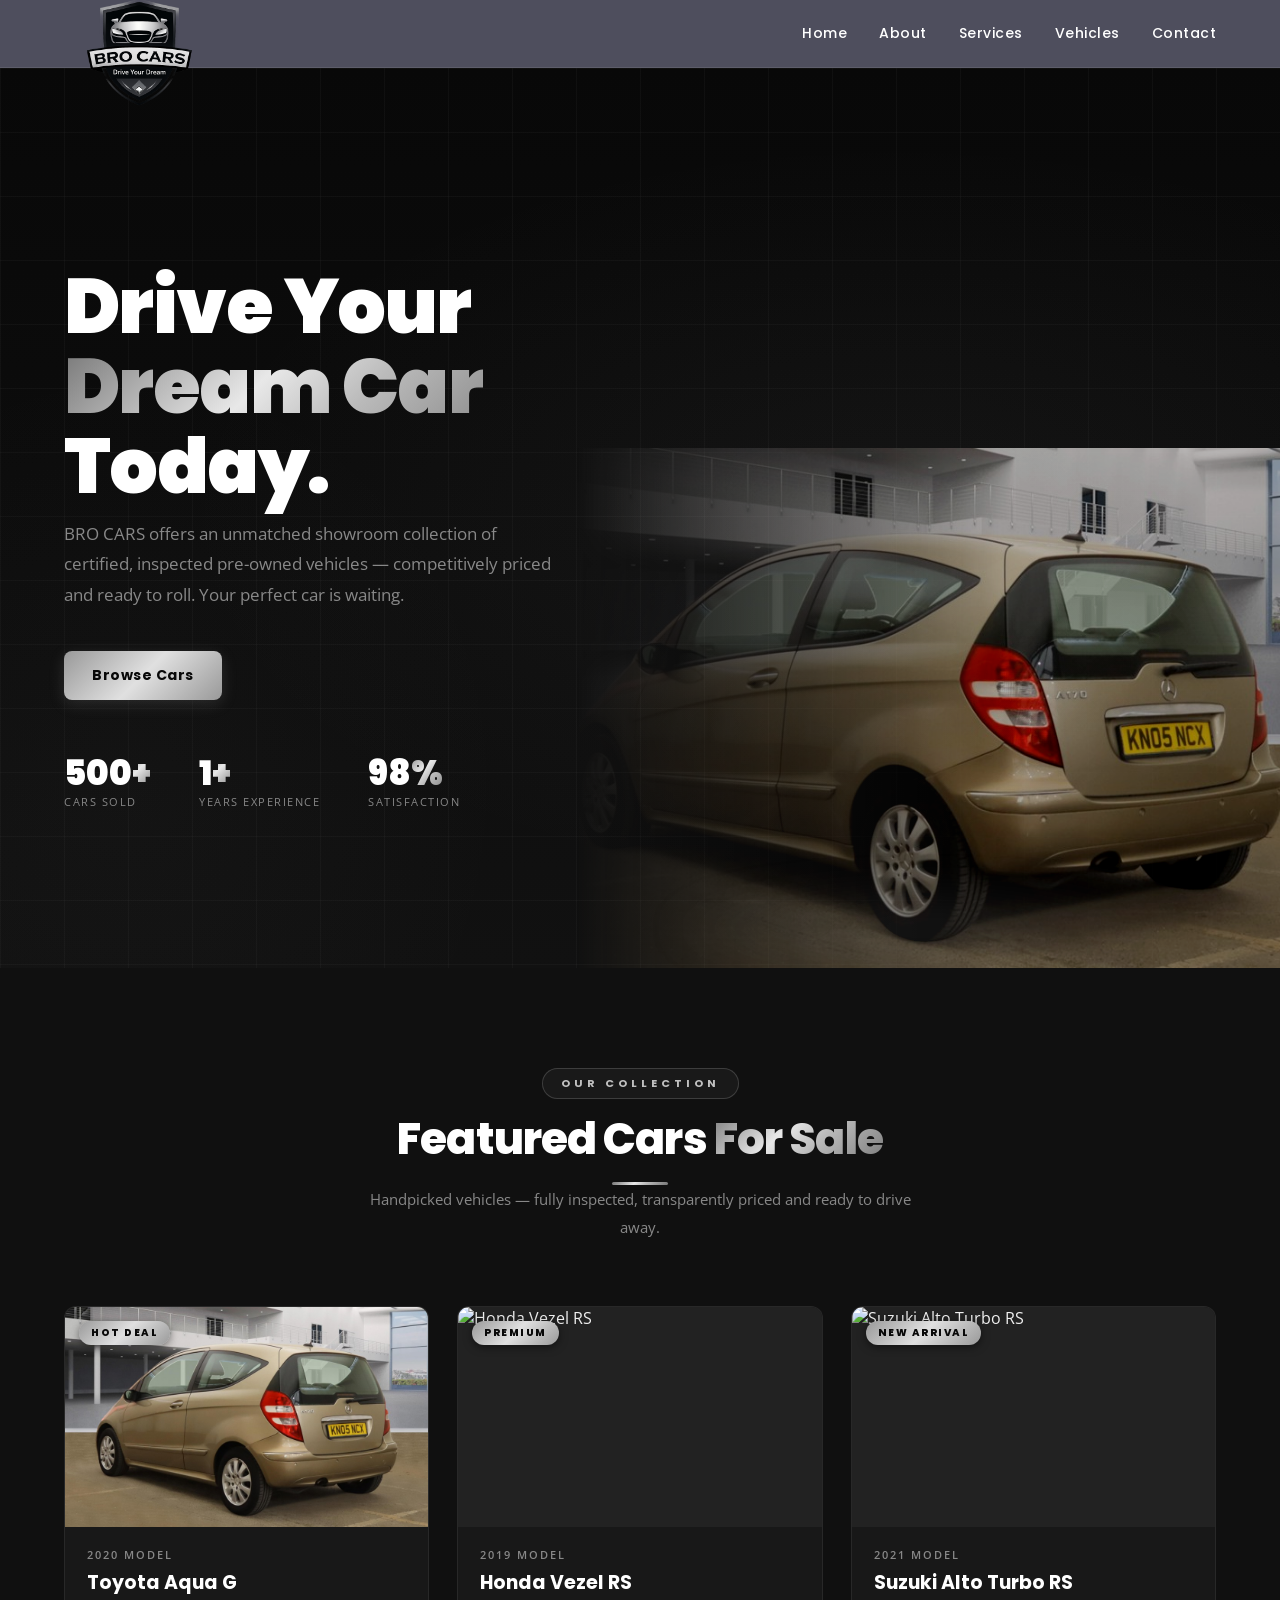
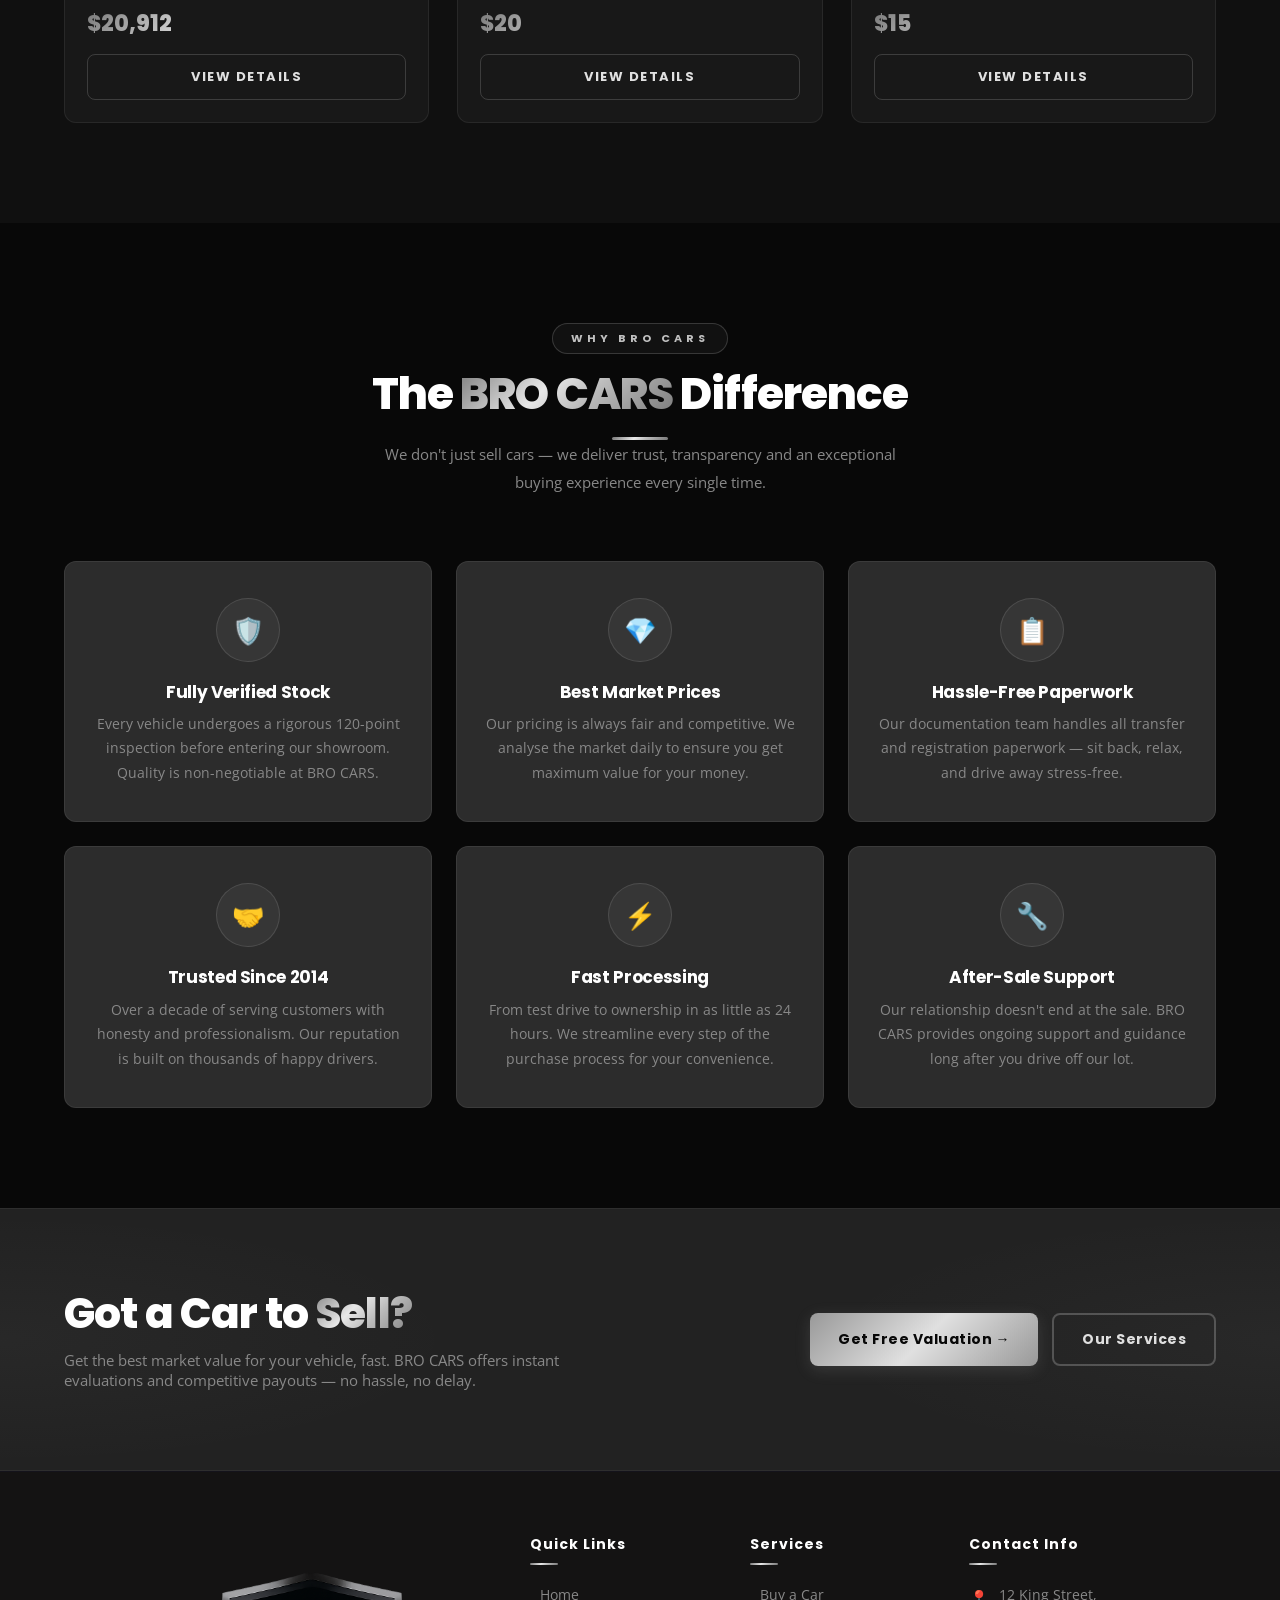
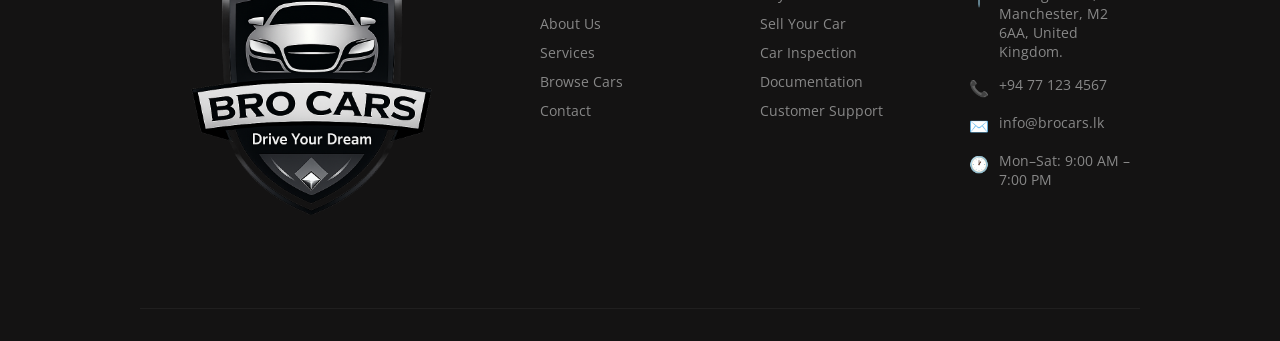
==== commit 124d2726: "Update index.html" ====
--- a/index.html
+++ b/index.html
@@ -72,7 +72,7 @@
   </div>
   <div class="hero-car-visual">
     <img
-      src="image\WhatsApp Image 2026-03-05 at 9.53.08 AM.jpeg"
+      src="WhatsApp Image 2026-03-05 at 9.53.08 AM.jpeg"
       alt="Premium Car Showroom"
       onerror="this.style.display='none'"/>
     <div class="hero-glow"></div>
@@ -91,7 +91,7 @@
     <!-- Toyota Aqua -->
     <div class="car-card animate-up">
       <div class="car-card-img">
-        <img src="image\WhatsApp Image 2026-03-05 at 9.53.08 AM.jpeg" alt="Toyota Aqua G" loading="lazy">
+        <img src="WhatsApp Image 2026-03-05 at 9.53.08 AM.jpeg" alt="Toyota Aqua G" loading="lazy">
         <span class="car-badge">Hot Deal</span>
       </div>
       <div class="car-info">
@@ -277,4 +277,5 @@
   })();
 </script>
 </body>
-</html>+
+</html>
